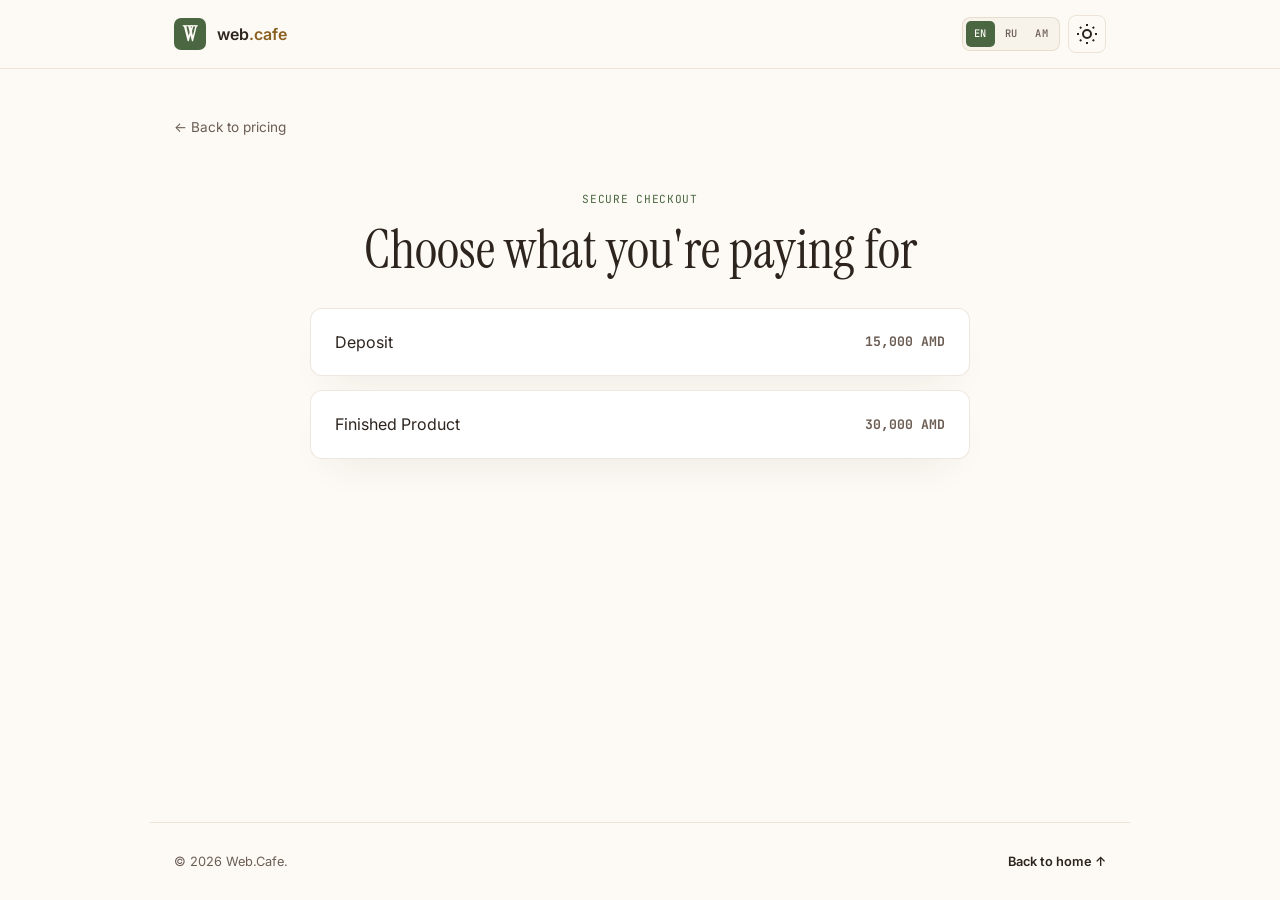
==== pay.html @ d3735365 "Add files via upload" ====
<!DOCTYPE html>
<html lang="en" data-theme="light">
<head>
  <meta charset="UTF-8" />
  <meta name="viewport" content="width=device-width, initial-scale=1.0" />
  <title>Checkout — Web.Cafe</title>
  <meta name="robots" content="noindex" />
  <meta name="theme-color" content="#fdfaf5" />

  <script>
    (function () {
      try {
        var saved = localStorage.getItem("theme");
        var theme = saved || (window.matchMedia("(prefers-color-scheme: light)").matches ? "light" : "dark");
        document.documentElement.setAttribute("data-theme", theme);
      } catch (e) { }
    })();
  </script>

  <link rel="icon" href="data:image/svg+xml,<svg xmlns='http://www.w3.org/2000/svg' viewBox='0 0 100 100'><rect width='100' height='100' rx='22' fill='%238a5f22'/><text x='50' y='70' font-size='56' font-family='Georgia,serif' fill='%23fdfaf5' text-anchor='middle'>W</text></svg>" />
  <link rel="preconnect" href="https://fonts.googleapis.com" />
  <link rel="preconnect" href="https://fonts.gstatic.com" crossorigin />
  <link href="https://fonts.googleapis.com/css2?family=Instrument+Serif:ital@0;1&family=Inter:wght@400;500;600&family=JetBrains+Mono:wght@400;500&display=swap" rel="stylesheet" />

  <style>
:root {
  --bg: #fdfaf5;
  --bg-soft: #fcf8f0;
  --surface: #ffffff;
  --surface-2: #f7f3eb;
  --border: rgba(138, 95, 34, 0.15);
  --border-strong: rgba(138, 95, 34, 0.3);
  --text: #2d241e;
  --text-muted: #6b5d54;
  --accent: #4a6741;
  --accent-2: #3a5233;
  --accent-3: #8a5f22;
  --accent-contrast: #fdfaf5;
  --shadow: 0 20px 40px -20px rgba(45, 36, 30, 0.1);
  --font: "Inter", system-ui, sans-serif;
  --display: "Instrument Serif", Georgia, serif;
  --mono: "JetBrains Mono", monospace;
}

[data-theme="dark"] {
  --bg: #1c1815;
  --bg-soft: #241f1b;
  --surface: #2a2420;
  --surface-2: #332c27;
  --border: rgba(255, 255, 255, 0.08);
  --border-strong: rgba(255, 255, 255, 0.15);
  --text: #fdfaf5;
  --text-muted: #bcaea5;
  --accent: #8da87d;
  --accent-2: #a3be8e;
  --accent-3: #c4a484;
  --accent-contrast: #1c1815;
}

*, *::before, *::after { box-sizing: border-box; }
[hidden] { display: none !important; }
body {
  margin: 0; background: var(--bg); color: var(--text);
  font-family: var(--font); font-size: 16px; line-height: 1.65;
  -webkit-font-smoothing: antialiased; min-height: 100vh;
  display: flex; flex-direction: column;
}
h1, h2, h3, p { margin: 0; }
a { color: inherit; text-decoration: none; }
button { font: inherit; color: inherit; cursor: pointer; }
.container { width: 100%; max-width: 980px; margin-inline: auto; padding-inline: 24px; }

.site-header {
  border-bottom: 1px solid var(--border);
  background: color-mix(in srgb, var(--bg) 84%, transparent);
  backdrop-filter: blur(16px); -webkit-backdrop-filter: blur(16px);
}
.header-inner { display: flex; align-items: center; justify-content: space-between; height: 68px; }
.logo { display: inline-flex; align-items: center; gap: 11px; font-weight: 600; }
.logo-mark {
  display: grid; place-items: center; width: 32px; height: 32px;
  border-radius: 7px; background: var(--accent); color: var(--accent-contrast);
  font-family: var(--display); font-size: 1.3rem; line-height: 1;
}
.accent { color: var(--accent-3); }
.header-actions { display: flex; align-items: center; gap: 8px; }

.lang-switcher {
  display: flex; align-items: center; gap: 2px; padding: 3px;
  border: 1px solid var(--border); border-radius: 8px; background: var(--surface-2);
}
.lang-btn {
  padding: 4px 8px; border: 0; border-radius: 5px; background: transparent;
  font-family: var(--mono); font-size: 0.65rem; font-weight: 500;
  letter-spacing: 0.03em; color: var(--text-muted);
  transition: background 0.2s, color 0.2s;
}
.lang-btn:hover { color: var(--text); }
.lang-btn.active { background: var(--accent); color: var(--accent-contrast); }
.icon-btn {
  display: grid; place-items: center; width: 38px; height: 38px;
  border-radius: 8px; border: 1px solid var(--border); background: transparent;
}
.icon-sun { display: none; }
[data-theme="light"] .icon-sun { display: block; }
[data-theme="light"] .icon-moon { display: none; }

main { flex: 1; }
.checkout-wrap { padding-block: 44px 80px; }
.back-link {
  display: inline-flex; gap: 8px; margin-bottom: 28px;
  color: var(--text-muted); font-size: 0.85rem; transition: color 0.2s;
}
.back-link:hover { color: var(--text); }

.plan-picker { max-width: 660px; margin: 0 auto; padding-top: 24px; text-align: center; }
.plan-options { display: grid; gap: 14px; margin-top: 30px; }
.plan-option {
  display: flex; align-items: center; justify-content: space-between; gap: 20px;
  padding: 20px 24px; border: 1px solid var(--border); border-radius: 12px;
  background: var(--surface); box-shadow: var(--shadow);
  transition: border-color 0.2s, transform 0.2s;
}
.plan-option:hover { border-color: var(--accent); transform: translateY(-2px); }
.plan-option strong { font-family: var(--mono); font-size: 0.82rem; color: var(--text-muted); }

.checkout-grid {
  display: grid; grid-template-columns: minmax(0, 1.55fr) minmax(260px, 0.9fr);
  gap: 24px; align-items: start;
}
.checkout-card, .summary-card {
  padding: 36px; border: 1px solid var(--border); border-radius: 18px;
  background: var(--surface); box-shadow: var(--shadow);
}
.summary-card { position: sticky; top: 24px; }
.eyebrow {
  font-family: var(--mono); font-size: 0.7rem; text-transform: uppercase;
  letter-spacing: 0.06em; color: var(--accent); margin-bottom: 12px;
}
h1 {
  font-family: var(--display); font-size: clamp(2.4rem, 5vw, 3.4rem);
  font-weight: 400; line-height: 1.05; margin-bottom: 12px;
}
h2 {
  font-family: var(--mono); font-size: 0.7rem; text-transform: uppercase;
  letter-spacing: 0.06em; color: var(--text-muted); margin-bottom: 14px;
}
.plan-desc { color: var(--text-muted); margin-bottom: 26px; }
.amount-box {
  display: flex; align-items: baseline; gap: 10px;
  padding: 22px 24px; margin-bottom: 30px;
  border: 1px solid var(--border); border-radius: 14px; background: var(--surface-2);
}
.amount { font-family: var(--display); font-size: clamp(2.8rem, 6vw, 4rem); line-height: 1; }
.currency { font-family: var(--mono); font-size: 0.78rem; letter-spacing: 0.08em; color: var(--text-muted); }

.btn {
  display: inline-flex; align-items: center; justify-content: center; gap: 9px;
  padding: 13px 22px; border: 0; border-radius: 9px; font-weight: 600;
  transition: transform 0.2s, background 0.2s, border-color 0.2s;
}
.btn:hover { transform: translateY(-2px); }
.btn-primary { background: var(--accent); color: var(--accent-contrast); box-shadow: var(--shadow); }
.btn-ghost { border: 1px solid var(--border-strong); color: var(--text); background: var(--surface-2); }
.btn-ghost:hover { background: var(--bg-soft); border-color: var(--accent); }
.btn.is-disabled { opacity: 0.5; cursor: not-allowed; }
.btn.is-disabled:hover { transform: none; }
.pay-btn { width: 100%; }
.payment-note { color: var(--text-muted); font-size: 0.82rem; margin-top: 10px; }
.email-pay { margin-top: 10px; width: 100%; }

.bank-box { margin-top: 30px; padding-top: 26px; border-top: 1px solid var(--border); }
.bank-details { display: grid; gap: 12px; margin: 0 0 20px; }
.bank-row { display: flex; justify-content: space-between; gap: 18px; font-size: 0.9rem; }
.bank-row dt { color: var(--text-muted); }
.bank-row dd { margin: 0; text-align: right; word-break: break-word; }
#copy-details:disabled { opacity: 0.5; cursor: not-allowed; }
#copy-details:disabled:hover { transform: none; }
.status { min-height: 1.2em; margin-top: 10px; font-family: var(--mono); font-size: 0.72rem; color: var(--accent); }
.contact-note { margin-top: 26px; color: var(--text-muted); font-size: 0.85rem; }
.contact-note a { color: var(--text); font-weight: 600; }
.contact-note a:hover { color: var(--accent); }

.summary-row {
  display: flex; justify-content: space-between; gap: 16px;
  padding: 12px 0; font-size: 0.9rem; border-bottom: 1px solid var(--border);
}
.summary-row.total { padding-top: 18px; border-bottom: 0; font-size: 1.05rem; font-weight: 600; }
.summary-note { margin-top: 14px; color: var(--text-muted); font-size: 0.8rem; }

.site-footer {
  display: flex; justify-content: space-between; gap: 20px;
  padding-block: 28px; border-top: 1px solid var(--border);
  font-size: 0.8rem; color: var(--text-muted);
}
.site-footer a { color: var(--text); font-weight: 600; }

@media (max-width: 760px) {
  .checkout-grid { grid-template-columns: 1fr; }
  .summary-card { position: static; }
  .checkout-card, .summary-card { padding: 28px 22px; }
  .bank-row { flex-direction: column; gap: 2px; }
  .bank-row dd { text-align: left; }
  .lang-btn { padding: 4px 5px; font-size: 0.6rem; }
  .header-actions { gap: 6px; }
}
  </style>
</head>
<body>
  <header class="site-header">
    <div class="container header-inner">
      <a class="logo" href="index.html#top">
        <span class="logo-mark">W</span>
        <span>web<span class="accent">.cafe</span></span>
      </a>
      <div class="header-actions">
        <div class="lang-switcher" role="group" aria-label="Language">
          <button type="button" class="lang-btn active" data-lang="en" aria-pressed="true">EN</button>
          <button type="button" class="lang-btn" data-lang="ru" aria-pressed="false">RU</button>
          <button type="button" class="lang-btn" data-lang="hy" aria-pressed="false">AM</button>
        </div>
        <button type="button" class="icon-btn" id="theme-toggle">
          <svg class="icon-sun" viewBox="0 0 24 24" fill="none" stroke="currentColor" stroke-width="2"><circle cx="12" cy="12" r="4"/><path d="M12 2v2M12 20v2M4.93 4.93l1.42 1.42M17.66 17.66l1.42 1.42M2 12h2M20 12h2M4.93 19.07l1.42-1.42M17.66 6.34l1.42-1.42"/></svg>
          <svg class="icon-moon" viewBox="0 0 24 24" fill="none" stroke="currentColor" stroke-width="2"><path d="M21 12.79A9 9 0 1 1 11.21 3 7 7 0 0 0 21 12.79z"/></svg>
        </button>
      </div>
    </div>
  </header>

  <main class="container checkout-wrap">
    <a class="back-link" href="index.html#pricing"><span data-i18n="back">← Back to pricing</span></a>

    <div class="plan-picker" id="plan-picker" hidden>
      <p class="eyebrow" data-i18n="checkout.eyebrow">Secure checkout</p>
      <h1 data-i18n="checkout.choose">Choose what you're paying for</h1>
      <div class="plan-options">
        <a class="plan-option" href="?plan=deposit">
          <span data-i18n="plan.deposit">Deposit</span>
          <strong id="picker-deposit-amount">15,000 AMD</strong>
        </a>
        <a class="plan-option" href="?plan=finished">
          <span data-i18n="plan.finished">Finished Product</span>
          <strong id="picker-finished-amount">30,000 AMD</strong>
        </a>
      </div>
    </div>

    <div class="checkout-grid" id="checkout" hidden>
      <section class="checkout-card">
        <p class="eyebrow" data-i18n="checkout.eyebrow">Secure checkout</p>
        <h1 id="plan-title">Deposit</h1>
        <p class="plan-desc" id="plan-desc"></p>

        <div class="amount-box">
          <span class="amount" id="plan-amount">15,000</span>
          <span class="currency">AMD</span>
        </div>

        <div class="payment-methods">
          <h2 data-i18n="checkout.payWith">Pay with</h2>
          <a class="btn btn-primary pay-btn is-disabled" id="provider-link" href="#" aria-disabled="true" data-i18n="checkout.card">Card / Idram</a>
          <p class="payment-note" id="provider-note" data-i18n="checkout.providerPending">Online checkout is being connected. Use bank transfer or email us below.</p>
          <a class="btn btn-ghost pay-btn email-pay" id="email-pay" href="mailto:erik.dev53@gmail.com" data-i18n="checkout.emailPay">Email us to complete payment</a>
        </div>

        <div class="bank-box">
          <h2 data-i18n="checkout.bank">Bank transfer</h2>
          <dl class="bank-details">
            <div class="bank-row" id="row-recipient" hidden><dt data-i18n="checkout.recipient">Recipient</dt><dd id="bank-recipient"></dd></div>
            <div class="bank-row" id="row-bank" hidden><dt data-i18n="checkout.bankName">Bank</dt><dd id="bank-name"></dd></div>
            <div class="bank-row" id="row-account" hidden><dt data-i18n="checkout.account">Account / IBAN</dt><dd id="bank-account"></dd></div>
            <div class="bank-row" id="row-idram" hidden><dt data-i18n="checkout.idram">Idram ID</dt><dd id="bank-idram"></dd></div>
            <div class="bank-row" id="row-reference" hidden><dt data-i18n="checkout.reference">Payment reference</dt><dd id="bank-reference"></dd></div>
          </dl>
          <button type="button" class="btn btn-ghost" id="copy-details" data-i18n="checkout.copyDetails">Copy payment details</button>
          <p class="payment-note" id="bank-note"></p>
          <p class="status" id="copy-status" role="status" aria-live="polite"></p>
        </div>

        <p class="contact-note"><span data-i18n="checkout.contact">Need help? Email</span> <a href="mailto:erik.dev53@gmail.com">erik.dev53@gmail.com</a></p>
      </section>

      <aside class="summary-card">
        <h2 data-i18n="checkout.summary">Order summary</h2>
        <div class="summary-row"><span data-i18n="checkout.item">Item</span><span id="summary-plan">Deposit</span></div>
        <div class="summary-row"><span data-i18n="checkout.amount">Amount</span><span id="summary-amount">15,000 AMD</span></div>
        <div class="summary-row total"><span data-i18n="checkout.total">Total</span><span id="summary-total">15,000 AMD</span></div>
        <p class="summary-note" data-i18n="checkout.summaryNote">You'll receive a confirmation after payment.</p>
      </aside>
    </div>
  </main>

  <footer class="site-footer container">
    <p>© <span id="year">2026</span> Web.Cafe.</p>
    <a href="index.html#top" data-i18n="footer.home">Back to home ↑</a>
  </footer>

  <script>
(function () {
  "use strict";
  const root = document.documentElement;

  // ── PAYMENT SETTINGS ───────────────────────────────────────────
  // Paste your provider checkout URL and/or bank details here.
  // Until providerUrl is set, the Card / Idram button stays disabled
  // and visitors use the email or bank-transfer options instead.
  const PLANS = {
    deposit: {
      amount: 15000,
      providerUrl: "",
      bank: {
        recipient: "",
        bankName: "",
        account: "",
        reference: ""
      },
      idram: "",
      labels: {
        en: { title: "Deposit", desc: "Reserve your place in our project queue and get your website started." },
        ru: { title: "Предоплата", desc: "Закрепите место в очереди проектов и запустите работу над сайтом." },
        hy: { title: "Կանխավճար", desc: "Ամրագրեք ձեր տեղը նախագծերի հերթում և սկսեք ձեր կայքի աշխատանքը։" }
      }
    },
    finished: {
      amount: 30000,
      providerUrl: "",
      bank: {
        recipient: "",
        bankName: "",
        account: "",
        reference: ""
      },
      idram: "",
      labels: {
        en: { title: "Finished Product", desc: "The completed website, tested and ready to welcome your customers." },
        ru: { title: "Готовый продукт", desc: "Готовый сайт — протестированный и готовый принимать ваших гостей." },
        hy: { title: "Պատրաստի արտադրանք", desc: "Ավարտված կայքը՝ փորձարկված և պատրաստ ձեր հաճախորդներին ընդունելու։" }
      }
    }
  };

  const translations = {
    en: {
      "page.title": "Checkout — Web.Cafe",
      "back": "← Back to pricing",
      "checkout.eyebrow": "Secure checkout",
      "checkout.choose": "Choose what you're paying for",
      "plan.deposit": "Deposit",
      "plan.finished": "Finished Product",
      "checkout.payWith": "Pay with",
      "checkout.card": "Card / Idram",
      "checkout.providerPending": "Online checkout is being connected. Use bank transfer or email us below.",
      "checkout.emailPay": "Email us to complete payment",
      "checkout.bank": "Bank transfer",
      "checkout.recipient": "Recipient",
      "checkout.bankName": "Bank",
      "checkout.account": "Account / IBAN",
      "checkout.idram": "Idram ID",
      "checkout.reference": "Payment reference",
      "checkout.copyDetails": "Copy payment details",
      "checkout.copied": "Copied ✓",
      "checkout.copyFailed": "Could not copy — please select the details manually.",
      "checkout.bankPending": "Bank details are not set up yet. Email us and we'll send them.",
      "checkout.contact": "Need help? Email",
      "checkout.summary": "Order summary",
      "checkout.item": "Item",
      "checkout.amount": "Amount",
      "checkout.total": "Total",
      "checkout.summaryNote": "You'll receive a confirmation after payment.",
      "footer.home": "Back to home ↑"
    },
    ru: {
      "page.title": "Оплата — Web.Cafe",
      "back": "← Назад к ценам",
      "checkout.eyebrow": "Безопасная оплата",
      "checkout.choose": "Выберите, за что платите",
      "plan.deposit": "Предоплата",
      "plan.finished": "Готовый продукт",
      "checkout.payWith": "Способ оплаты",
      "checkout.card": "Карта / Idram",
      "checkout.providerPending": "Онлайн-оплата подключается. Используйте банковский перевод или напишите нам ниже.",
      "checkout.emailPay": "Напишите нам для оплаты",
      "checkout.bank": "Банковский перевод",
      "checkout.recipient": "Получатель",
      "checkout.bankName": "Банк",
      "checkout.account": "Счёт / IBAN",
      "checkout.idram": "Idram ID",
      "checkout.reference": "Назначение платежа",
      "checkout.copyDetails": "Скопировать реквизиты",
      "checkout.copied": "Скопировано ✓",
      "checkout.copyFailed": "Не удалось скопировать — выделите реквизиты вручную.",
      "checkout.bankPending": "Банковские реквизиты ещё не добавлены. Напишите нам, и мы их отправим.",
      "checkout.contact": "Нужна помощь? Напишите",
      "checkout.summary": "Детали заказа",
      "checkout.item": "Позиция",
      "checkout.amount": "Сумма",
      "checkout.total": "Итого",
      "checkout.summaryNote": "После оплаты мы отправим подтверждение.",
      "footer.home": "На главную ↑"
    },
    hy: {
      "page.title": "Վճարում — Web.Cafe",
      "back": "← Վերադառնալ գներին",
      "checkout.eyebrow": "Անվտանգ վճարում",
      "checkout.choose": "Ընտրեք, թե ինչի համար եք վճարում",
      "plan.deposit": "Կանխավճար",
      "plan.finished": "Պատրաստի արտադրանք",
      "checkout.payWith": "Վճարման եղանակ",
      "checkout.card": "Քարտ / Idram",
      "checkout.providerPending": "Առցանց վճարումը միանում է։ Օգտվեք բանկային փոխանցումից կամ գրեք մեզ ներքևում։",
      "checkout.emailPay": "Գրեք մեզ վճարումն ավարտելու համար",
      "checkout.bank": "Բանկային փոխանցում",
      "checkout.recipient": "Ստացող",
      "checkout.bankName": "Բանկ",
      "checkout.account": "Հաշիվ / IBAN",
      "checkout.idram": "Idram ID",
      "checkout.reference": "Վճարման նպատակ",
      "checkout.copyDetails": "Պատճենել վճարման տվյալները",
      "checkout.copied": "Պատճենվեց ✓",
      "checkout.copyFailed": "Չհաջողվեց պատճենել — ընտրեք տվյալները ձեռքով։",
      "checkout.bankPending": "Բանկային տվյալները դեռ ավելացված չեն։ Գրեք մեզ, և մենք կուղարկենք դրանք։",
      "checkout.contact": "Օգնության կարիք ունե՞ք։ Գրեք",
      "checkout.summary": "Պատվերի ամփոփում",
      "checkout.item": "Ծառայություն",
      "checkout.amount": "Գումար",
      "checkout.total": "Ընդամենը",
      "checkout.summaryNote": "Վճարումից հետո կստանաք հաստատում։",
      "footer.home": "Դեպի գլխավոր ↑"
    }
  };

  let currentLang = "en";

  function t(key) {
    const dict = translations[currentLang] || translations.en;
    return dict[key] !== undefined ? dict[key] : (translations.en[key] !== undefined ? translations.en[key] : key);
  }

  function formatAmount(value) {
    const locale = currentLang === "ru" ? "ru-RU" : currentLang === "hy" ? "hy-AM" : "en-US";
    try { return new Intl.NumberFormat(locale).format(value); } catch (e) { return String(value); }
  }

  function money(value) {
    return formatAmount(value) + " AMD";
  }

  function planKey() {
    const key = new URLSearchParams(window.location.search).get("plan");
    return Object.prototype.hasOwnProperty.call(PLANS, key) ? key : null;
  }

  function renderPlan() {
    const key = planKey();
    const picker = document.getElementById("plan-picker");
    const checkout = document.getElementById("checkout");

    document.getElementById("picker-deposit-amount").textContent = money(PLANS.deposit.amount);
    document.getElementById("picker-finished-amount").textContent = money(PLANS.finished.amount);

    if (!key) {
      picker.hidden = false;
      checkout.hidden = true;
      return;
    }

    picker.hidden = true;
    checkout.hidden = false;

    const plan = PLANS[key];
    const label = plan.labels[currentLang] || plan.labels.en;
    const amount = money(plan.amount);
    const reference = plan.bank.reference || label.title + " — " + amount;

    document.getElementById("plan-title").textContent = label.title;
    document.getElementById("plan-desc").textContent = label.desc;
    document.getElementById("plan-amount").textContent = formatAmount(plan.amount);
    document.getElementById("summary-plan").textContent = label.title;
    document.getElementById("summary-amount").textContent = amount;
    document.getElementById("summary-total").textContent = amount;

    const providerLink = document.getElementById("provider-link");
    const providerNote = document.getElementById("provider-note");
    const emailPay = document.getElementById("email-pay");
    const emailSubject = encodeURIComponent(label.title + " — " + amount);

    if (plan.providerUrl) {
      providerLink.href = plan.providerUrl;
      providerLink.classList.remove("is-disabled");
      providerLink.removeAttribute("aria-disabled");
      providerNote.hidden = true;
      providerNote.textContent = "";
      emailPay.hidden = true;
    } else {
      providerLink.href = "#";
      providerLink.classList.add("is-disabled");
      providerLink.setAttribute("aria-disabled", "true");
      providerNote.hidden = false;
      providerNote.textContent = t("checkout.providerPending");
      emailPay.hidden = false;
      emailPay.href = "mailto:erik.dev53@gmail.com?subject=" + emailSubject;
    }

    const rows = [
      ["row-recipient", "bank-recipient", plan.bank.recipient],
      ["row-bank", "bank-name", plan.bank.bankName],
      ["row-account", "bank-account", plan.bank.account],
      ["row-idram", "bank-idram", plan.idram]
    ];

    rows.forEach(([rowId, valueId, value]) => {
      const row = document.getElementById(rowId);
      const field = document.getElementById(valueId);
      row.hidden = !value;
      field.textContent = value || "";
    });

    const referenceRow = document.getElementById("row-reference");
    referenceRow.hidden = false;
    document.getElementById("bank-reference").textContent = reference;

    const hasBank = Boolean(plan.bank.recipient || plan.bank.bankName || plan.bank.account || plan.idram);
    const bankNote = document.getElementById("bank-note");
    bankNote.hidden = hasBank;
    bankNote.textContent = hasBank ? "" : t("checkout.bankPending");

    const copyBtn = document.getElementById("copy-details");
    copyBtn.disabled = !hasBank;

    copyBtn.dataset.plan = key;
    copyBtn.dataset.reference = reference;
  }

  function applyLanguage(lang) {
    if (!translations[lang]) lang = "en";
    currentLang = lang;
    root.setAttribute("lang", lang);
    document.querySelectorAll("[data-i18n]").forEach(el => {
      el.textContent = t(el.getAttribute("data-i18n"));
    });
    document.title = t("page.title");
    document.querySelectorAll(".lang-btn").forEach(btn => {
      const active = btn.dataset.lang === lang;
      btn.classList.toggle("active", active);
      btn.setAttribute("aria-pressed", String(active));
    });
    renderPlan();
    try { localStorage.setItem("lang", lang); } catch (e) { }
  }

  document.querySelectorAll(".lang-btn").forEach(btn => {
    btn.addEventListener("click", () => applyLanguage(btn.dataset.lang));
  });

  document.getElementById("provider-link").addEventListener("click", event => {
    const key = planKey();
    if (!key || !PLANS[key].providerUrl) event.preventDefault();
  });

  document.getElementById("copy-details").addEventListener("click", async () => {
    const key = planKey();
    if (!key) return;
    const plan = PLANS[key];
    const label = plan.labels[currentLang] || plan.labels.en;
    const status = document.getElementById("copy-status");

    const lines = [label.title + " — " + money(plan.amount)];
    if (plan.bank.recipient) lines.push(t("checkout.recipient") + ": " + plan.bank.recipient);
    if (plan.bank.bankName) lines.push(t("checkout.bankName") + ": " + plan.bank.bankName);
    if (plan.bank.account) lines.push(t("checkout.account") + ": " + plan.bank.account);
    if (plan.idram) lines.push(t("checkout.idram") + ": " + plan.idram);
    lines.push(t("checkout.reference") + ": " + (plan.bank.reference || label.title + " — " + money(plan.amount)));

    try {
      await navigator.clipboard.writeText(lines.join("\n"));
      status.textContent = t("checkout.copied");
    } catch (e) {
      status.textContent = t("checkout.copyFailed");
    }
    setTimeout(() => { status.textContent = ""; }, 2400);
  });

  const themeToggle = document.getElementById("theme-toggle");
  function applyTheme(theme) {
    root.setAttribute("data-theme", theme);
    if (themeToggle) themeToggle.setAttribute("aria-pressed", String(theme === "light"));
  }

  let storedTheme = null;
  let savedLang = "en";
  try {
    storedTheme = localStorage.getItem("theme");
    savedLang = localStorage.getItem("lang") || "en";
  } catch (e) { }

  applyTheme(storedTheme || (window.matchMedia("(prefers-color-scheme: light)").matches ? "light" : "dark"));
  if (themeToggle) {
    themeToggle.addEventListener("click", () => {
      const next = root.getAttribute("data-theme") === "light" ? "dark" : "light";
      try { localStorage.setItem("theme", next); } catch (e) { }
      applyTheme(next);
    });
  }

  applyLanguage(savedLang);
  document.getElementById("year").textContent = String(new Date().getFullYear());
})();
  </script>
</body>
</html>
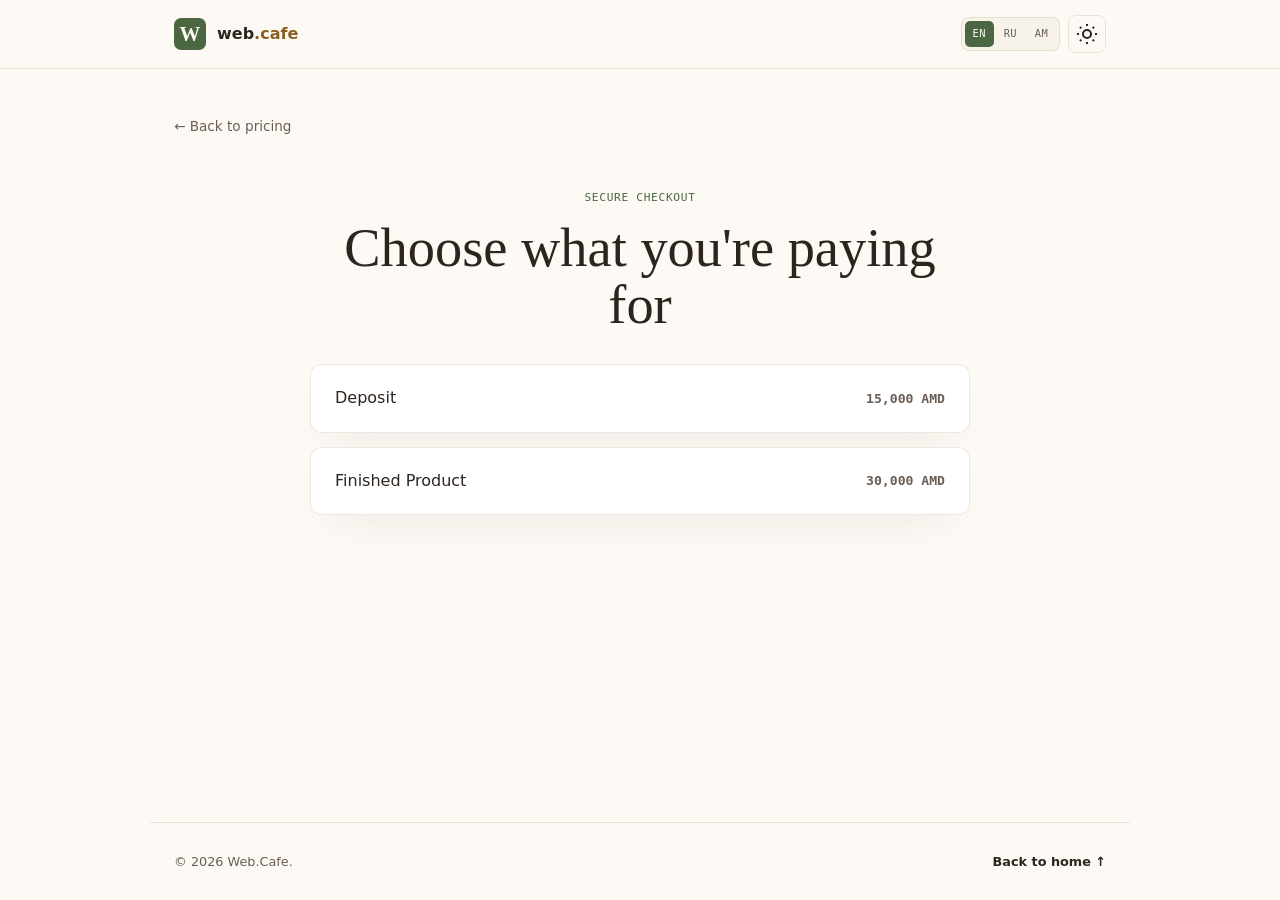
==== commit c541ba22: "Add files via upload" ====
--- a/pay.html
+++ b/pay.html
@@ -3,8 +3,10 @@
 <head>
   <meta charset="UTF-8" />
   <meta name="viewport" content="width=device-width, initial-scale=1.0" />
+  <meta name="referrer" content="strict-origin-when-cross-origin" />
+  <meta http-equiv="Content-Security-Policy" content="default-src 'self'; base-uri 'self'; object-src 'none'; frame-src 'none'; form-action 'self' mailto:; script-src 'self' 'unsafe-inline'; script-src-attr 'none'; style-src 'self' 'unsafe-inline' https://fonts.googleapis.com; font-src 'self' https://fonts.gstatic.com; img-src 'self' data:; connect-src 'self' https://fonts.googleapis.com https://fonts.gstatic.com; media-src 'none'; worker-src 'none'; upgrade-insecure-requests" />
   <title>Checkout — Web.Cafe</title>
-  <meta name="robots" content="noindex" />
+  <meta name="robots" content="noindex, noarchive" />
   <meta name="theme-color" content="#fdfaf5" />
 
   <script>
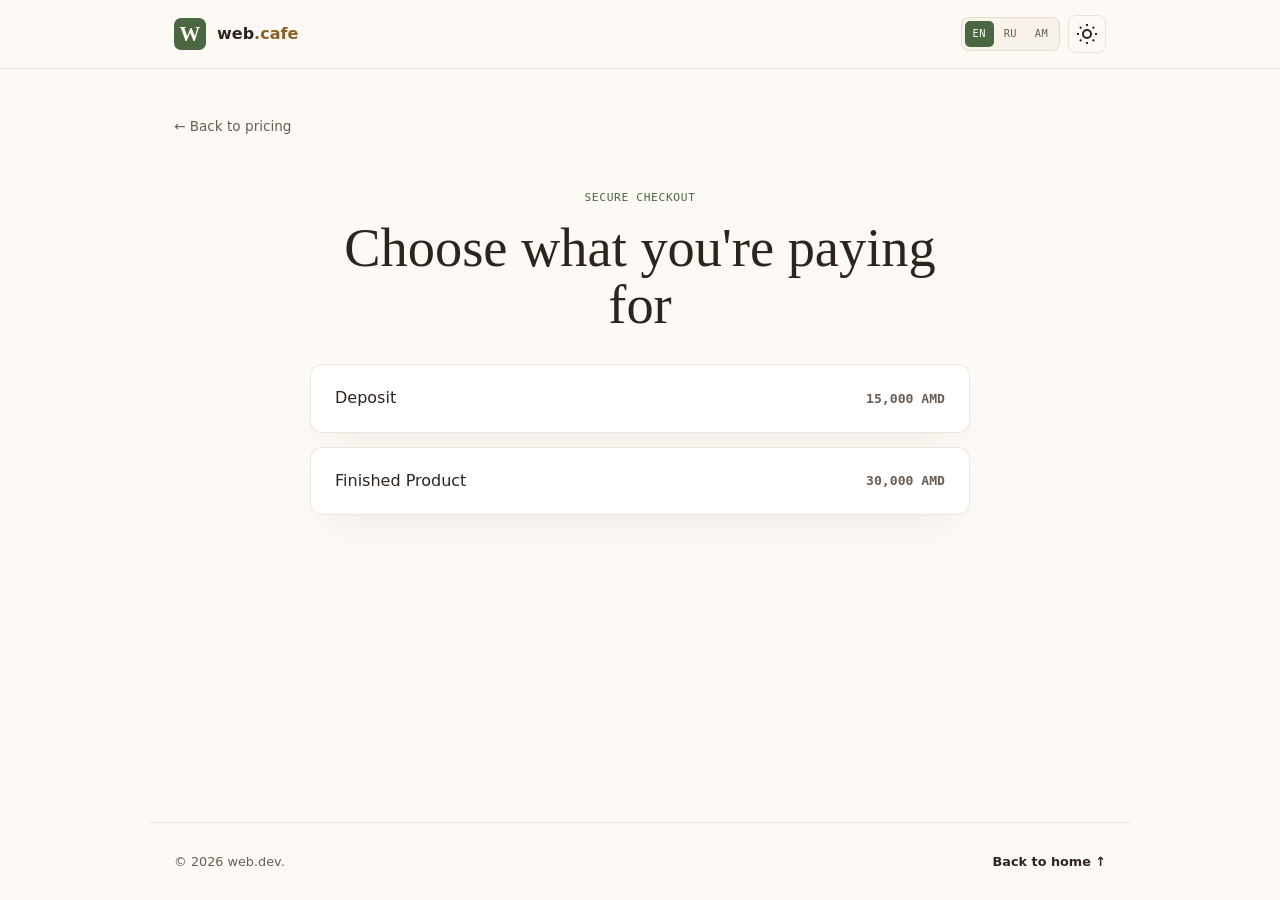
==== commit ca296265: "Add files via upload" ====
--- a/pay.html
+++ b/pay.html
@@ -5,7 +5,7 @@
   <meta name="viewport" content="width=device-width, initial-scale=1.0" />
   <meta name="referrer" content="strict-origin-when-cross-origin" />
   <meta http-equiv="Content-Security-Policy" content="default-src 'self'; base-uri 'self'; object-src 'none'; frame-src 'none'; form-action 'self' mailto:; script-src 'self' 'unsafe-inline'; script-src-attr 'none'; style-src 'self' 'unsafe-inline' https://fonts.googleapis.com; font-src 'self' https://fonts.gstatic.com; img-src 'self' data:; connect-src 'self' https://fonts.googleapis.com https://fonts.gstatic.com; media-src 'none'; worker-src 'none'; upgrade-insecure-requests" />
-  <title>Checkout — Web.Cafe</title>
+  <title>Checkout — web.dev</title>
   <meta name="robots" content="noindex, noarchive" />
   <meta name="theme-color" content="#fdfaf5" />
 
@@ -293,7 +293,7 @@
   </main>
 
   <footer class="site-footer container">
-    <p>© <span id="year">2026</span> Web.Cafe.</p>
+    <p>© <span id="year">2026</span> web.dev.</p>
     <a href="index.html#top" data-i18n="footer.home">Back to home ↑</a>
   </footer>
 
@@ -334,7 +334,7 @@
       },
       idram: "",
       labels: {
-        en: { title: "Finished Product", desc: "The completed website, tested and ready to welcome your customers." },
+        en: { title: "Finished Product", desc: "The completed website, tested and ready to welcome your customers (deposit required)." },
         ru: { title: "Готовый продукт", desc: "Готовый сайт — протестированный и готовый принимать ваших гостей." },
         hy: { title: "Պատրաստի արտադրանք", desc: "Ավարտված կայքը՝ փորձարկված և պատրաստ ձեր հաճախորդներին ընդունելու։" }
       }
@@ -343,7 +343,7 @@
 
   const translations = {
     en: {
-      "page.title": "Checkout — Web.Cafe",
+      "page.title": "Checkout — web.dev",
       "back": "← Back to pricing",
       "checkout.eyebrow": "Secure checkout",
       "checkout.choose": "Choose what you're paying for",
@@ -372,7 +372,7 @@
       "footer.home": "Back to home ↑"
     },
     ru: {
-      "page.title": "Оплата — Web.Cafe",
+      "page.title": "Оплата — web.dev",
       "back": "← Назад к ценам",
       "checkout.eyebrow": "Безопасная оплата",
       "checkout.choose": "Выберите, за что платите",
@@ -401,7 +401,7 @@
       "footer.home": "На главную ↑"
     },
     hy: {
-      "page.title": "Վճարում — Web.Cafe",
+      "page.title": "Վճարում — web.dev",
       "back": "← Վերադառնալ գներին",
       "checkout.eyebrow": "Անվտանգ վճարում",
       "checkout.choose": "Ընտրեք, թե ինչի համար եք վճարում",
